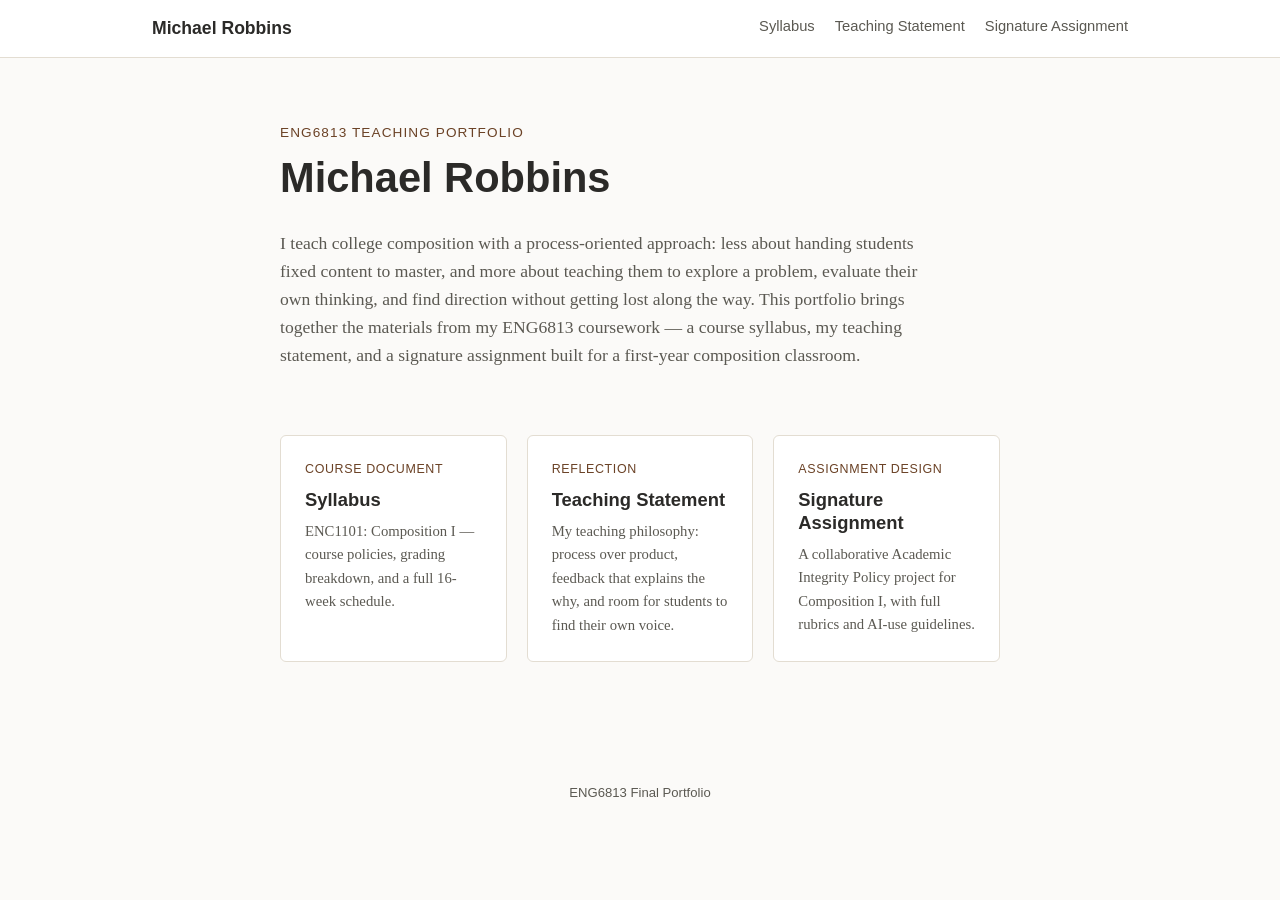
==== index.html @ b1863b13 "Add portfolio landing page and shared stylesheet Sets up the site shell (nav, hero, doc cards) and t" ====
<!doctype html>
<html lang="en">
<head>
  <meta charset="utf-8">
  <meta name="viewport" content="width=device-width, initial-scale=1">
  <title>Michael Robbins — Teaching Portfolio</title>
  <meta name="description" content="Teaching portfolio for Michael Robbins: syllabus, teaching statement, and signature assignment for ENG6813.">
  <link rel="stylesheet" href="assets/style.css">
</head>
<body>

  <header class="site-header">
    <div class="site-header__inner">
      <a class="site-header__name" href="index.html">Michael Robbins</a>
      <nav class="site-nav" aria-label="Primary">
        <a href="syllabus.html">Syllabus</a>
        <a href="teaching-statement.html">Teaching Statement</a>
        <a href="signature-assignment.html">Signature Assignment</a>
      </nav>
    </div>
  </header>

  <main>
    <section class="hero">
      <p class="hero__eyebrow">ENG6813 Teaching Portfolio</p>
      <h1>Michael Robbins</h1>
      <p class="hero__intro">
        I teach college composition with a process-oriented approach: less about
        handing students fixed content to master, and more about teaching them
        to explore a problem, evaluate their own thinking, and find direction
        without getting lost along the way. This portfolio brings together the
        materials from my ENG6813 coursework — a course syllabus, my teaching
        statement, and a signature assignment built for a first-year composition
        classroom.
      </p>
    </section>

    <section class="doc-grid" aria-label="Portfolio documents">
      <a class="doc-card" href="syllabus.html">
        <span class="doc-card__label">Course Document</span>
        <h2>Syllabus</h2>
        <p>ENC1101: Composition I — course policies, grading breakdown, and a full 16-week schedule.</p>
      </a>

      <a class="doc-card" href="teaching-statement.html">
        <span class="doc-card__label">Reflection</span>
        <h2>Teaching Statement</h2>
        <p>My teaching philosophy: process over product, feedback that explains the why, and room for students to find their own voice.</p>
      </a>

      <a class="doc-card" href="signature-assignment.html">
        <span class="doc-card__label">Assignment Design</span>
        <h2>Signature Assignment</h2>
        <p>A collaborative Academic Integrity Policy project for Composition I, with full rubrics and AI-use guidelines.</p>
      </a>
    </section>
  </main>

  <footer class="site-footer">
    <p>ENG6813 Final Portfolio</p>
  </footer>

</body>
</html>
---- assets/style.css ----
/* ===========================================================
   ENG6813 Portfolio — shared stylesheet
   =========================================================== */

:root {
  --color-bg: #fbfaf8;
  --color-surface: #ffffff;
  --color-text: #2b2a28;
  --color-text-muted: #5b5952;
  --color-border: #e3ddd2;
  --color-accent: #6b4226;
  --color-accent-light: #f1e6da;
  --color-link: #7a4a22;

  --credit-full-bg: #d9ead3;
  --credit-full-border: #93c47d;
  --credit-half-bg: #fff2cc;
  --credit-half-border: #e8c95c;
  --credit-none-bg: #f4cccc;
  --credit-none-border: #d97b7b;

  --callout-ai-bg: #fff2cc;
  --callout-ai-border: #e8c95c;
  --callout-deadline-bg: #d9e2f3;
  --callout-deadline-border: #9fb6de;
  --callout-sample-bg: #f3f3f3;
  --callout-sample-border: #c9c9c9;
  --callout-alt-bg: #ead9f3;
  --callout-alt-border: #b98fd4;

  --max-width: 46rem;
  --radius: 6px;
}

* {
  box-sizing: border-box;
}

html {
  scroll-behavior: smooth;
}

body {
  margin: 0;
  font-family: "Iowan Old Style", "Palatino Linotype", Palatino, Georgia, serif;
  background: var(--color-bg);
  color: var(--color-text);
  line-height: 1.6;
  -webkit-font-smoothing: antialiased;
}

h1, h2, h3, h4 {
  font-family: "Avenir Next", "Segoe UI", Helvetica, Arial, sans-serif;
  color: var(--color-text);
  line-height: 1.25;
  margin-top: 2.2em;
  margin-bottom: 0.6em;
}

h1 { font-size: 2rem; }
h2 { font-size: 1.5rem; border-bottom: 1px solid var(--color-border); padding-bottom: 0.3em; }
h3 { font-size: 1.15rem; color: var(--color-accent); }
h4 { font-size: 1rem; text-transform: uppercase; letter-spacing: 0.04em; color: var(--color-text-muted); }

p { margin: 0 0 1em; }

a {
  color: var(--color-link);
  text-decoration-thickness: from-font;
}

a:hover { text-decoration-thickness: 2px; }

ul, ol {
  padding-left: 1.4em;
}

li {
  margin-bottom: 0.4em;
}

strong { color: var(--color-text); }

/* ---------- Site header / nav ---------- */

.site-header {
  background: var(--color-surface);
  border-bottom: 1px solid var(--color-border);
  position: sticky;
  top: 0;
  z-index: 20;
}

.site-header__inner {
  max-width: 64rem;
  margin: 0 auto;
  padding: 0.9rem 1.5rem;
  display: flex;
  flex-wrap: wrap;
  align-items: center;
  justify-content: space-between;
  gap: 0.75rem;
}

.site-header__name {
  font-family: "Avenir Next", "Segoe UI", Helvetica, Arial, sans-serif;
  font-weight: 700;
  font-size: 1.1rem;
  color: var(--color-text);
  text-decoration: none;
}

.site-nav {
  display: flex;
  flex-wrap: wrap;
  gap: 1.25rem;
  font-family: "Avenir Next", "Segoe UI", Helvetica, Arial, sans-serif;
  font-size: 0.92rem;
}

.site-nav a {
  color: var(--color-text-muted);
  text-decoration: none;
  padding-bottom: 2px;
  border-bottom: 2px solid transparent;
}

.site-nav a:hover,
.site-nav a[aria-current="page"] {
  color: var(--color-accent);
  border-bottom-color: var(--color-accent);
}

/* ---------- Page shell ---------- */

.page {
  max-width: var(--max-width);
  margin: 0 auto;
  padding: 2.5rem 1.5rem 5rem;
}

.page--wide {
  max-width: 52rem;
}

.doc-byline {
  color: var(--color-text-muted);
  font-family: "Avenir Next", "Segoe UI", Helvetica, Arial, sans-serif;
  font-size: 0.95rem;
  margin-top: -0.4em;
  margin-bottom: 2em;
}

.back-link {
  display: inline-block;
  margin-bottom: 1.5rem;
  font-family: "Avenir Next", "Segoe UI", Helvetica, Arial, sans-serif;
  font-size: 0.9rem;
  color: var(--color-text-muted);
  text-decoration: none;
}

.back-link:hover { color: var(--color-accent); }

/* ---------- In-page table of contents ---------- */

.toc {
  background: var(--color-surface);
  border: 1px solid var(--color-border);
  border-radius: var(--radius);
  padding: 1.1rem 1.4rem;
  margin: 1.5rem 0 2.5rem;
  font-family: "Avenir Next", "Segoe UI", Helvetica, Arial, sans-serif;
  font-size: 0.92rem;
}

.toc h2 {
  margin: 0 0 0.6em;
  font-size: 0.85rem;
  text-transform: uppercase;
  letter-spacing: 0.06em;
  color: var(--color-text-muted);
  border: none;
  padding: 0;
}

.toc ol {
  margin: 0;
  padding-left: 1.2em;
  columns: 1;
}

.toc a {
  text-decoration: none;
}

.toc a:hover { text-decoration: underline; }

/* ---------- Generic tables (grading breakdown, etc.) ---------- */

.data-table {
  width: 100%;
  border-collapse: collapse;
  margin: 1.5em 0;
  font-size: 0.95rem;
  background: var(--color-surface);
  border: 1px solid var(--color-border);
}

.data-table th,
.data-table td {
  text-align: left;
  padding: 0.65em 0.9em;
  border-bottom: 1px solid var(--color-border);
}

.data-table th {
  font-family: "Avenir Next", "Segoe UI", Helvetica, Arial, sans-serif;
  font-size: 0.85rem;
  text-transform: uppercase;
  letter-spacing: 0.04em;
  color: var(--color-text-muted);
  background: var(--color-accent-light);
}

.data-table td:last-child,
.data-table th:last-child {
  text-align: right;
  font-variant-numeric: tabular-nums;
}

.data-table tbody tr:nth-child(even) td {
  background: var(--callout-sample-bg);
}

.data-table tfoot td {
  font-weight: 700;
  border-top: 2px solid var(--color-border);
  border-bottom: none;
}

/* ---------- Callout boxes ---------- */

.callout {
  border: 1px solid var(--color-border);
  border-left-width: 5px;
  border-radius: var(--radius);
  padding: 1rem 1.2rem;
  margin: 1.4em 0;
}

.callout__label {
  display: block;
  font-family: "Avenir Next", "Segoe UI", Helvetica, Arial, sans-serif;
  font-weight: 700;
  font-size: 0.82rem;
  text-transform: uppercase;
  letter-spacing: 0.05em;
  margin-bottom: 0.5em;
}

.callout p:last-child { margin-bottom: 0; }

.callout--ai {
  background: var(--callout-ai-bg);
  border-color: var(--callout-ai-border);
}

.callout--deadline {
  background: var(--callout-deadline-bg);
  border-color: var(--callout-deadline-border);
}

.callout--sample {
  background: var(--callout-sample-bg);
  border-color: var(--callout-sample-border);
}

.callout--alt {
  background: var(--callout-alt-bg);
  border-color: var(--callout-alt-border);
}

/* ---------- Rubric tables ---------- */

.rubric {
  margin: 2em 0 2.5em;
  border: 1px solid var(--color-border);
  border-radius: var(--radius);
  overflow: hidden;
}

.rubric__header {
  background: var(--color-accent-light);
  padding: 0.9rem 1.2rem;
  border-bottom: 1px solid var(--color-border);
}

.rubric__header h4 {
  margin: 0 0 0.2em;
  color: var(--color-text);
  font-size: 1.02rem;
  text-transform: none;
  letter-spacing: normal;
}

.rubric__weight {
  font-family: "Avenir Next", "Segoe UI", Helvetica, Arial, sans-serif;
  font-size: 0.85rem;
  color: var(--color-text-muted);
}

.rubric__criterion {
  font-style: italic;
  color: var(--color-text-muted);
  margin: 0.3em 0 0;
  font-size: 0.92rem;
}

.rubric__levels {
  display: grid;
  grid-template-columns: 1fr;
}

.rubric__level {
  padding: 0.9rem 1.2rem;
  border-bottom: 1px solid var(--color-border);
  border-left: 6px solid transparent;
}

.rubric__level:last-child { border-bottom: none; }

.rubric__level-name {
  display: block;
  font-family: "Avenir Next", "Segoe UI", Helvetica, Arial, sans-serif;
  font-weight: 700;
  font-size: 0.88rem;
  margin-bottom: 0.3em;
}

.rubric__level-revise {
  display: block;
  margin-top: 0.5em;
  font-size: 0.9rem;
  color: var(--color-text-muted);
}

.rubric__level--full {
  background: var(--credit-full-bg);
  border-left-color: var(--credit-full-border);
}

.rubric__level--half {
  background: var(--credit-half-bg);
  border-left-color: var(--credit-half-border);
}

.rubric__level--none {
  background: var(--credit-none-bg);
  border-left-color: var(--credit-none-border);
}

@media (min-width: 40em) {
  .rubric__levels {
    grid-template-columns: repeat(3, 1fr);
  }
  .rubric__level {
    border-bottom: none;
    border-right: 1px solid var(--color-border);
  }
  .rubric__level:last-child { border-right: none; }
}

/* ---------- Weekly schedule (details/summary) ---------- */

.week {
  border: 1px solid var(--color-border);
  border-radius: var(--radius);
  margin-bottom: 0.75rem;
  background: var(--color-surface);
}

.week summary {
  cursor: pointer;
  padding: 0.8rem 1.1rem;
  font-family: "Avenir Next", "Segoe UI", Helvetica, Arial, sans-serif;
  font-weight: 700;
  font-size: 0.95rem;
  list-style: none;
}

.week summary::-webkit-details-marker { display: none; }

.week summary::before {
  content: "▸ ";
  color: var(--color-accent);
}

.week[open] summary::before {
  content: "▾ ";
}

.week__body {
  padding: 0 1.1rem 1.1rem;
  border-top: 1px solid var(--color-border);
}

.week__body h5 {
  font-family: "Avenir Next", "Segoe UI", Helvetica, Arial, sans-serif;
  font-size: 0.82rem;
  text-transform: uppercase;
  letter-spacing: 0.04em;
  color: var(--color-text-muted);
  margin: 1em 0 0.4em;
}

/* ---------- Landing page ---------- */

.hero {
  padding: 4rem 1.5rem 3rem;
  max-width: 48rem;
  margin: 0 auto;
  text-align: left;
}

.hero__eyebrow {
  font-family: "Avenir Next", "Segoe UI", Helvetica, Arial, sans-serif;
  text-transform: uppercase;
  letter-spacing: 0.08em;
  font-size: 0.85rem;
  color: var(--color-accent);
  margin-bottom: 0.6em;
}

.hero h1 {
  margin-top: 0;
  font-size: 2.6rem;
}

.hero__intro {
  font-size: 1.1rem;
  color: var(--color-text-muted);
  max-width: 40rem;
}

.doc-grid {
  max-width: 48rem;
  margin: 0 auto;
  padding: 0 1.5rem 5rem;
  display: grid;
  gap: 1.25rem;
  grid-template-columns: 1fr;
}

@media (min-width: 40em) {
  .doc-grid { grid-template-columns: repeat(3, 1fr); }
}

.doc-card {
  display: block;
  background: var(--color-surface);
  border: 1px solid var(--color-border);
  border-radius: var(--radius);
  padding: 1.5rem;
  text-decoration: none;
  color: var(--color-text);
  transition: border-color 0.15s ease, transform 0.15s ease;
}

.doc-card:hover {
  border-color: var(--color-accent);
  transform: translateY(-2px);
}

.doc-card__label {
  display: block;
  font-family: "Avenir Next", "Segoe UI", Helvetica, Arial, sans-serif;
  font-size: 0.78rem;
  text-transform: uppercase;
  letter-spacing: 0.05em;
  color: var(--color-accent);
  margin-bottom: 0.6em;
}

.doc-card h2 {
  margin: 0 0 0.5em;
  font-size: 1.15rem;
  border: none;
  padding: 0;
}

.doc-card p {
  margin: 0;
  font-size: 0.92rem;
  color: var(--color-text-muted);
}

/* ---------- Footer ---------- */

.site-footer {
  text-align: center;
  padding: 2.5rem 1.5rem;
  font-family: "Avenir Next", "Segoe UI", Helvetica, Arial, sans-serif;
  font-size: 0.82rem;
  color: var(--color-text-muted);
}

/* ---------- Print ---------- */

@media print {
  .site-header, .toc, .back-link, .site-footer { display: none; }
  .week { border: none; }
  .week__body { display: block !important; padding: 0; }
}
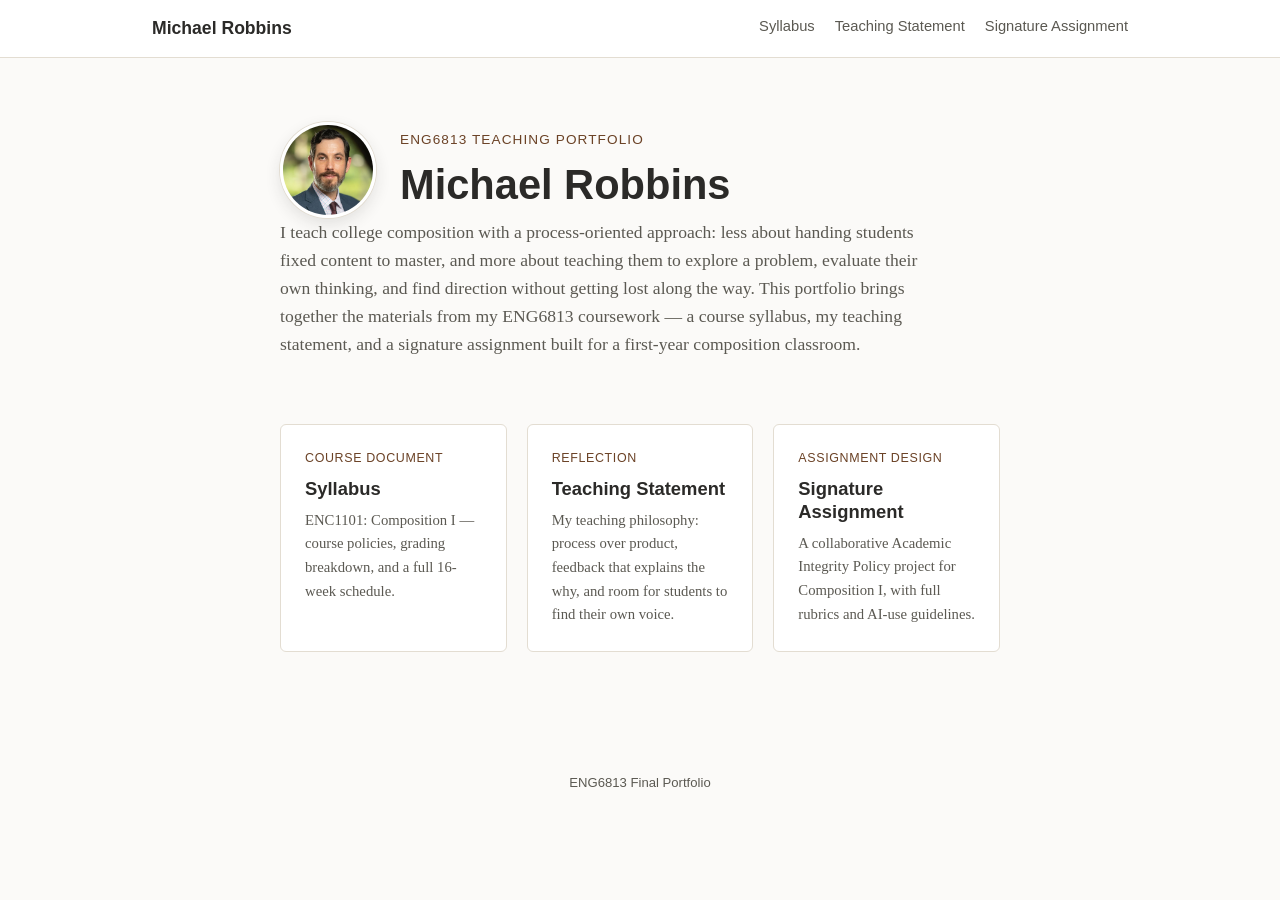
==== commit 3986d044: "Add headshot to index.html and banner to syllabus.html Moves the uploaded images into images/. The h" ====
--- a/index.html
+++ b/index.html
@@ -22,8 +22,13 @@
 
   <main>
     <section class="hero">
-      <p class="hero__eyebrow">ENG6813 Teaching Portfolio</p>
-      <h1>Michael Robbins</h1>
+      <div class="hero__identity">
+        <img class="hero__photo" src="images/Photo of Me.jpeg" alt="Portrait of Michael Robbins">
+        <div>
+          <p class="hero__eyebrow">ENG6813 Teaching Portfolio</p>
+          <h1>Michael Robbins</h1>
+        </div>
+      </div>
       <p class="hero__intro">
         I teach college composition with a process-oriented approach: less about
         handing students fixed content to master, and more about teaching them
--- a/assets/style.css
+++ b/assets/style.css
@@ -36,6 +36,18 @@
   box-sizing: border-box;
 }
 
+.visually-hidden {
+  position: absolute;
+  width: 1px;
+  height: 1px;
+  padding: 0;
+  margin: -1px;
+  overflow: hidden;
+  clip: rect(0, 0, 0, 0);
+  white-space: nowrap;
+  border: 0;
+}
+
 html {
   scroll-behavior: smooth;
 }
@@ -131,6 +143,17 @@
   border-bottom-color: var(--color-accent);
 }
 
+/* ---------- Page banner image ---------- */
+
+.page-banner {
+  display: block;
+  width: 100%;
+  max-height: 280px;
+  object-fit: cover;
+  object-position: center;
+  border-bottom: 1px solid var(--color-border);
+}
+
 /* ---------- Page shell ---------- */
 
 .page {
@@ -432,9 +455,30 @@
   margin-bottom: 0.6em;
 }
 
+.hero__identity {
+  display: flex;
+  align-items: center;
+  gap: 1.5rem;
+  flex-wrap: wrap;
+}
+
+.hero__photo {
+  width: 96px;
+  height: 96px;
+  border-radius: 50%;
+  object-fit: cover;
+  border: 3px solid var(--color-surface);
+  box-shadow: 0 0 0 1px var(--color-border), 0 6px 16px rgba(43, 42, 40, 0.12);
+  flex-shrink: 0;
+}
+
 .hero h1 {
   margin-top: 0;
   font-size: 2.6rem;
+}
+
+.hero__identity h1 {
+  margin-bottom: 0;
 }
 
 .hero__intro {
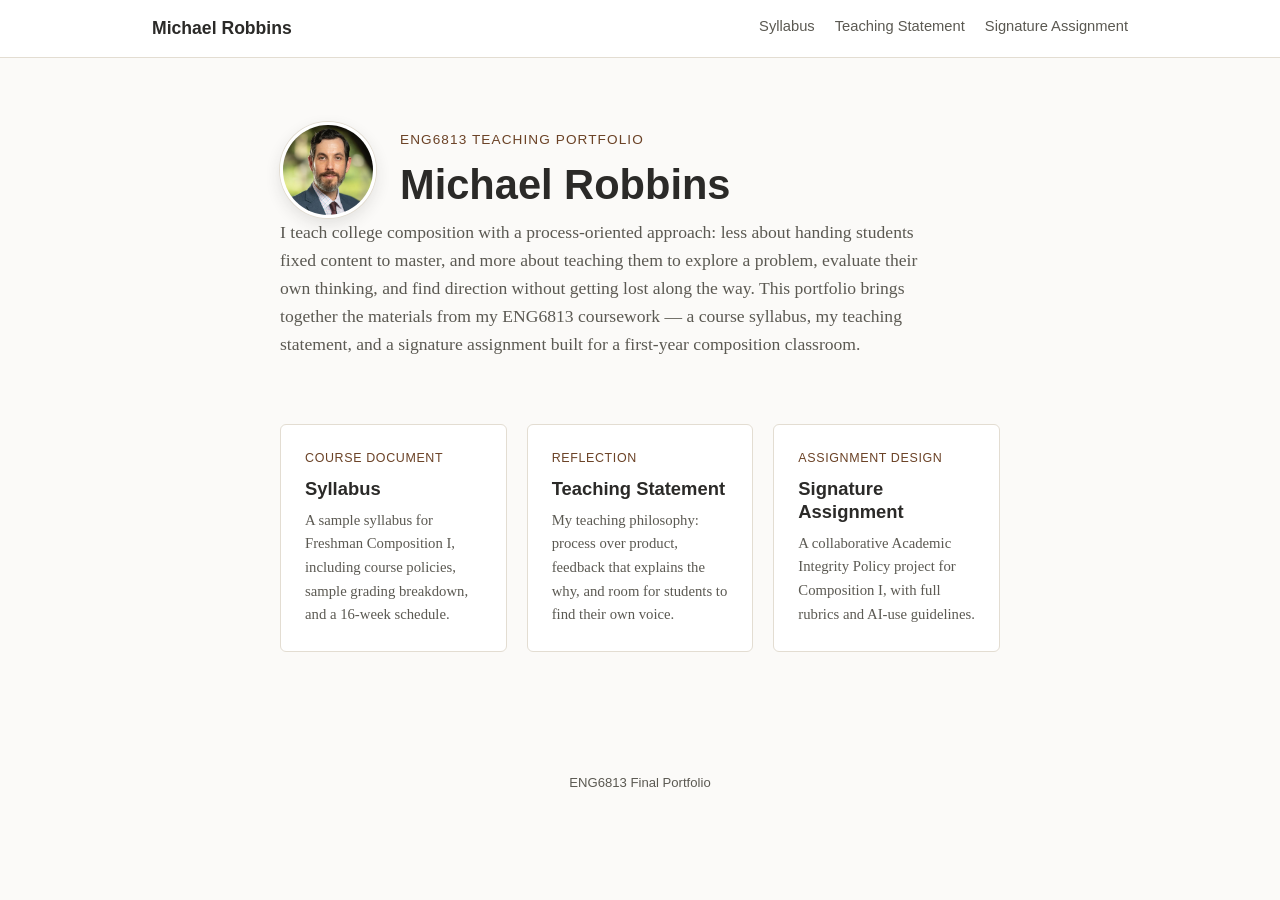
==== commit cbe16d7a: "Update syllabus card description on landing page Co-Authored-By: Claude Sonnet 5 <noreply@anthropic." ====
--- a/index.html
+++ b/index.html
@@ -44,7 +44,7 @@
       <a class="doc-card" href="syllabus.html">
         <span class="doc-card__label">Course Document</span>
         <h2>Syllabus</h2>
-        <p>ENC1101: Composition I — course policies, grading breakdown, and a full 16-week schedule.</p>
+        <p>A sample syllabus for Freshman Composition I, including course policies, sample grading breakdown, and a 16-week schedule.</p>
       </a>
 
       <a class="doc-card" href="teaching-statement.html">
--- a/assets/style.css
+++ b/assets/style.css
@@ -174,6 +174,27 @@
   margin-bottom: 2em;
 }
 
+.doc-photo {
+  margin: 0 0 2.5em;
+}
+
+.doc-photo img {
+  display: block;
+  width: 100%;
+  height: auto;
+  border-radius: var(--radius);
+  border: 1px solid var(--color-border);
+  box-shadow: 0 6px 16px rgba(43, 42, 40, 0.08);
+}
+
+.doc-photo figcaption {
+  margin-top: 0.7em;
+  font-family: "Avenir Next", "Segoe UI", Helvetica, Arial, sans-serif;
+  font-size: 0.85rem;
+  color: var(--color-text-muted);
+  font-style: italic;
+}
+
 .back-link {
   display: inline-block;
   margin-bottom: 1.5rem;
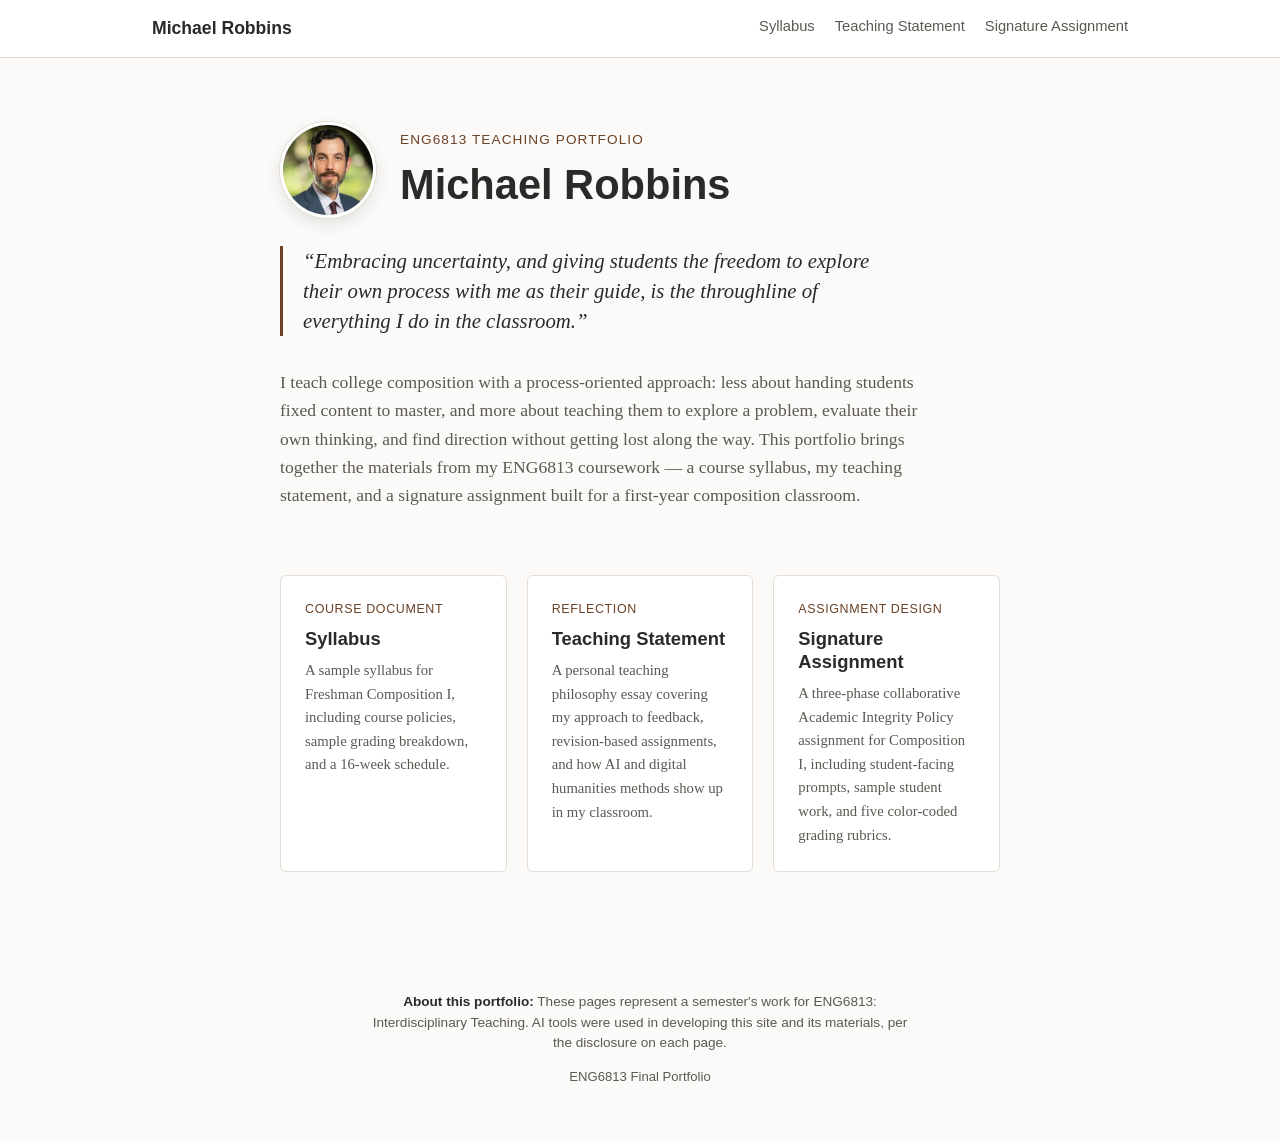
==== commit 6182336c: "Add pull-quote and about line to landing page; sharpen card copy - Teaching statement and signature " ====
--- a/index.html
+++ b/index.html
@@ -29,6 +29,11 @@
           <h1>Michael Robbins</h1>
         </div>
       </div>
+
+      <blockquote class="hero__quote">
+        <p>&ldquo;Embracing uncertainty, and giving students the freedom to explore their own process with me as their guide, is the throughline of everything I do in the classroom.&rdquo;</p>
+      </blockquote>
+
       <p class="hero__intro">
         I teach college composition with a process-oriented approach: less about
         handing students fixed content to master, and more about teaching them
@@ -50,18 +55,19 @@
       <a class="doc-card" href="teaching-statement.html">
         <span class="doc-card__label">Reflection</span>
         <h2>Teaching Statement</h2>
-        <p>My teaching philosophy: process over product, feedback that explains the why, and room for students to find their own voice.</p>
+        <p>A personal teaching philosophy essay covering my approach to feedback, revision-based assignments, and how AI and digital humanities methods show up in my classroom.</p>
       </a>
 
       <a class="doc-card" href="signature-assignment.html">
         <span class="doc-card__label">Assignment Design</span>
         <h2>Signature Assignment</h2>
-        <p>A collaborative Academic Integrity Policy project for Composition I, with full rubrics and AI-use guidelines.</p>
+        <p>A three-phase collaborative Academic Integrity Policy assignment for Composition I, including student-facing prompts, sample student work, and five color-coded grading rubrics.</p>
       </a>
     </section>
   </main>
 
   <footer class="site-footer">
+    <p class="site-footer__about"><strong>About this portfolio:</strong> These pages represent a semester's work for ENG6813: Interdisciplinary Teaching. AI tools were used in developing this site and its materials, per the disclosure on each page.</p>
     <p>ENG6813 Final Portfolio</p>
   </footer>
 
--- a/assets/style.css
+++ b/assets/style.css
@@ -508,6 +508,21 @@
   max-width: 40rem;
 }
 
+.hero__quote {
+  margin: 1.75rem 0 2rem;
+  padding-left: 1.25rem;
+  border-left: 3px solid var(--color-accent);
+  max-width: 38rem;
+}
+
+.hero__quote p {
+  margin: 0;
+  font-size: 1.3rem;
+  font-style: italic;
+  line-height: 1.45;
+  color: var(--color-text);
+}
+
 .doc-grid {
   max-width: 48rem;
   margin: 0 auto;
@@ -570,6 +585,13 @@
   color: var(--color-text-muted);
 }
 
+.site-footer__about {
+  max-width: 34rem;
+  margin: 0 auto 0.9em;
+  font-size: 0.85rem;
+  line-height: 1.5;
+}
+
 /* ---------- Print ---------- */
 
 @media print {
